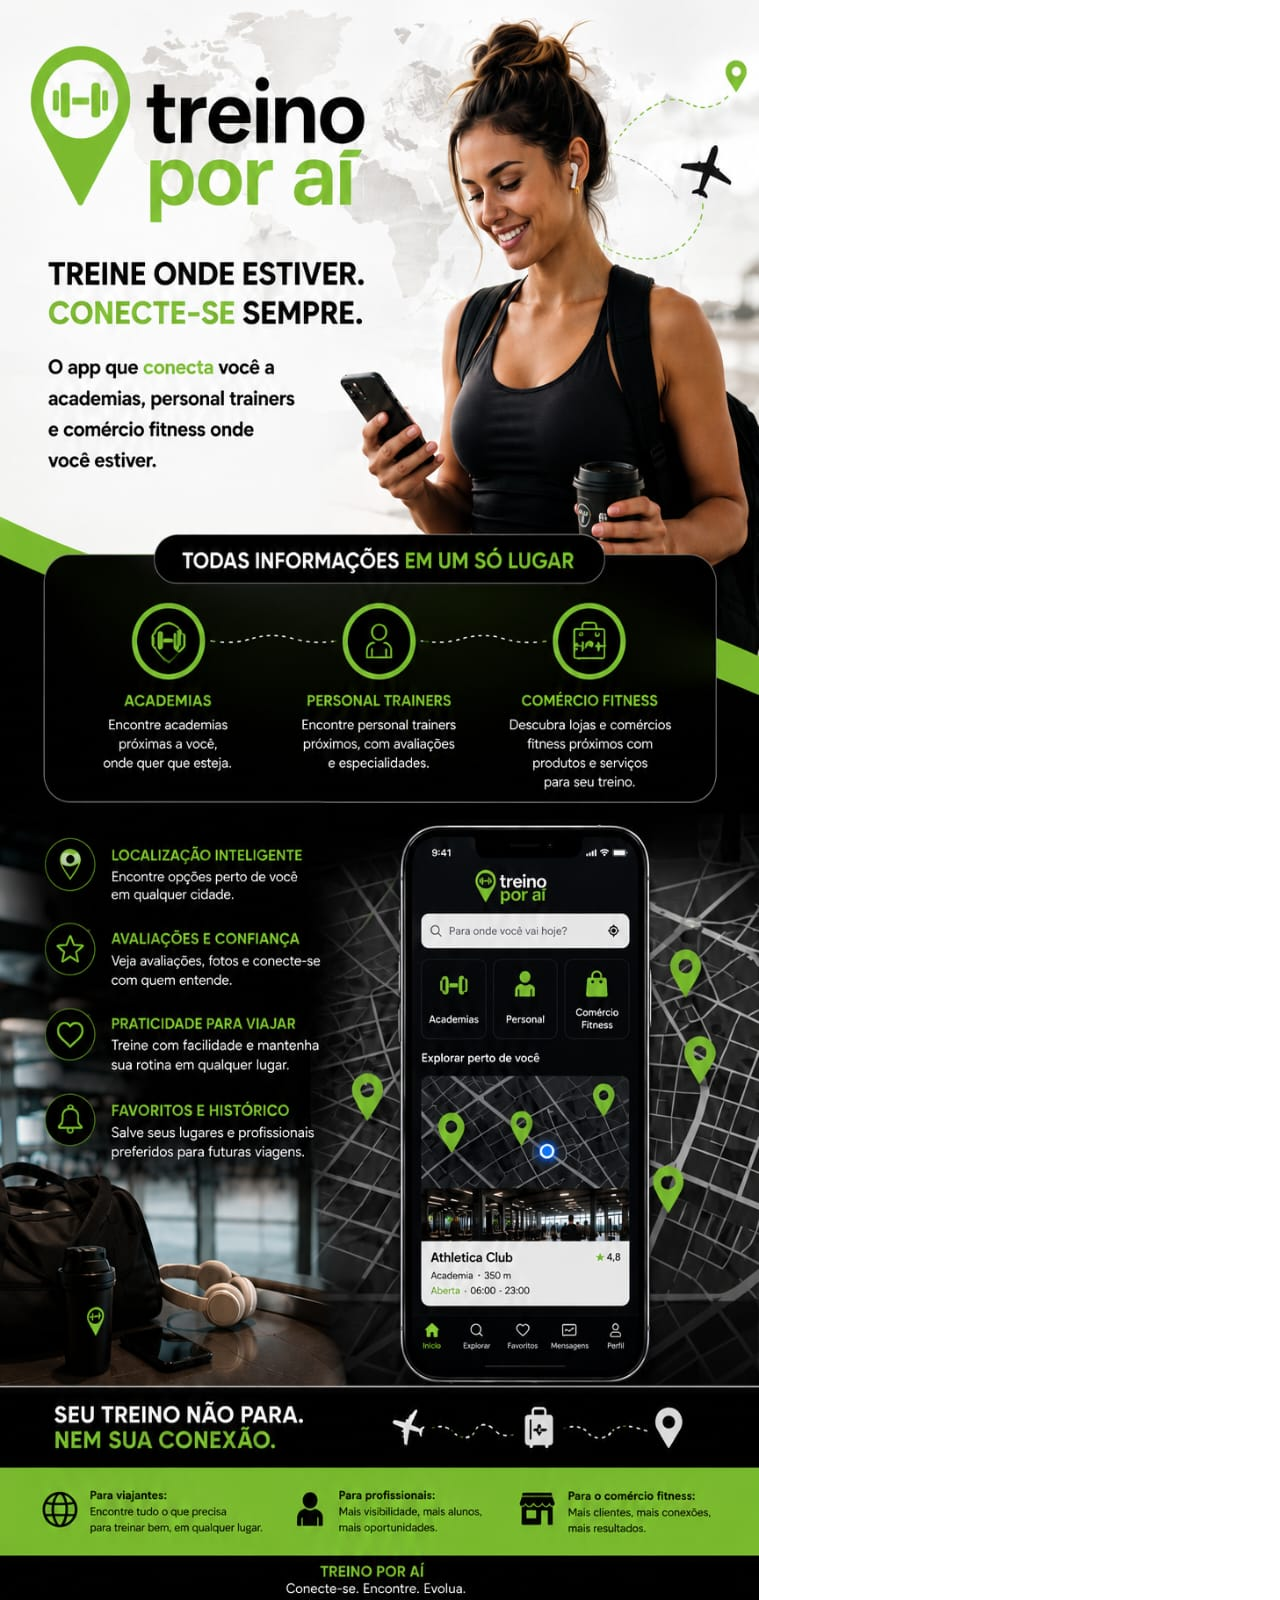
==== index.html @ 0fc34088 "Add initial HTML structure and image" ====
<!DOCTYPE html>
<html lang="en">

<head>
    <meta charset="UTF-8">
    <meta name="viewport" content="width=device-width, initial-scale=1.0">
    <title>Treino Por Aí</title>
</head>

<body>
    <img src="./image.jpeg" alt="">
    <style>
        body { margin: 0; }
    </style>
</body>

</html>
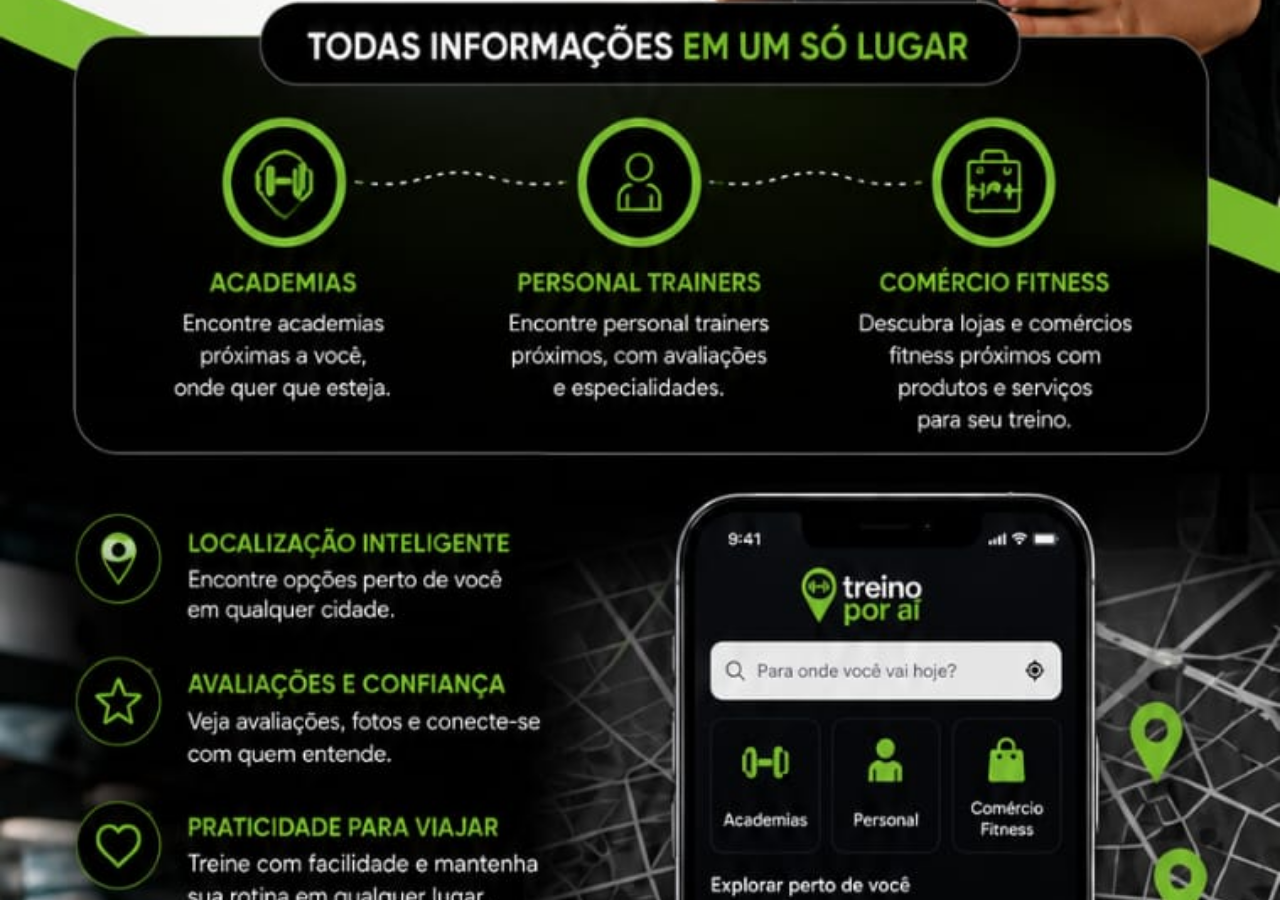
==== commit ff1e1c6b: "Add CSS file for styling and update HTML to link stylesheet" ====
--- a/index.html
+++ b/index.html
@@ -3,15 +3,26 @@
 
 <head>
     <meta charset="UTF-8">
-    <meta name="viewport" content="width=device-width, initial-scale=1.0">
+    <meta name="viewport" content="width=device-width, initial-scale=1.0, maximum-scale=1.0, minimum-scale=1.0">
     <title>Treino Por Aí</title>
+    <meta name="description" content="Treino Por Aí - Seu guia completo para treinar em qualquer lugar">
+    <meta name="keywords" content="Treino, Exercícios, Fitness, Saúde, Bem-estar, Treino em Casa, Treino ao Ar Livre">
+    <meta name="author" content="Treino Por Aí">
+    <meta name="robots" content="index, follow">
+    <meta property="og:title" content="Treino Por Aí">
+    <meta property="og:description" content="Seu guia completo para treinar em qualquer lugar">
+    <meta property="og:type" content="website">
+    <meta property="og:image" content="./image.jpeg">
+    <meta property="og:url" content="https://treinoporai.com/">
+    <meta name="twitter:card" content="summary_large_image">
+    <meta name="twitter:title" content="Treino Por Aí">
+    <meta name="twitter:description" content="Seu guia completo para treinar em qualquer lugar">
+    <meta name="twitter:image" content="./image.jpeg">
+    <link rel="stylesheet" href="index.css">
 </head>
 
 <body>
     <img src="./image.jpeg" alt="">
-    <style>
-        body { margin: 0; }
-    </style>
 </body>
 
 </html>
--- a/index.css
+++ b/index.css
@@ -0,0 +1,9 @@
+body {
+    margin: 0;
+}
+
+img {
+    width: 100%;
+    height: 100vh;
+    object-fit: cover;
+}
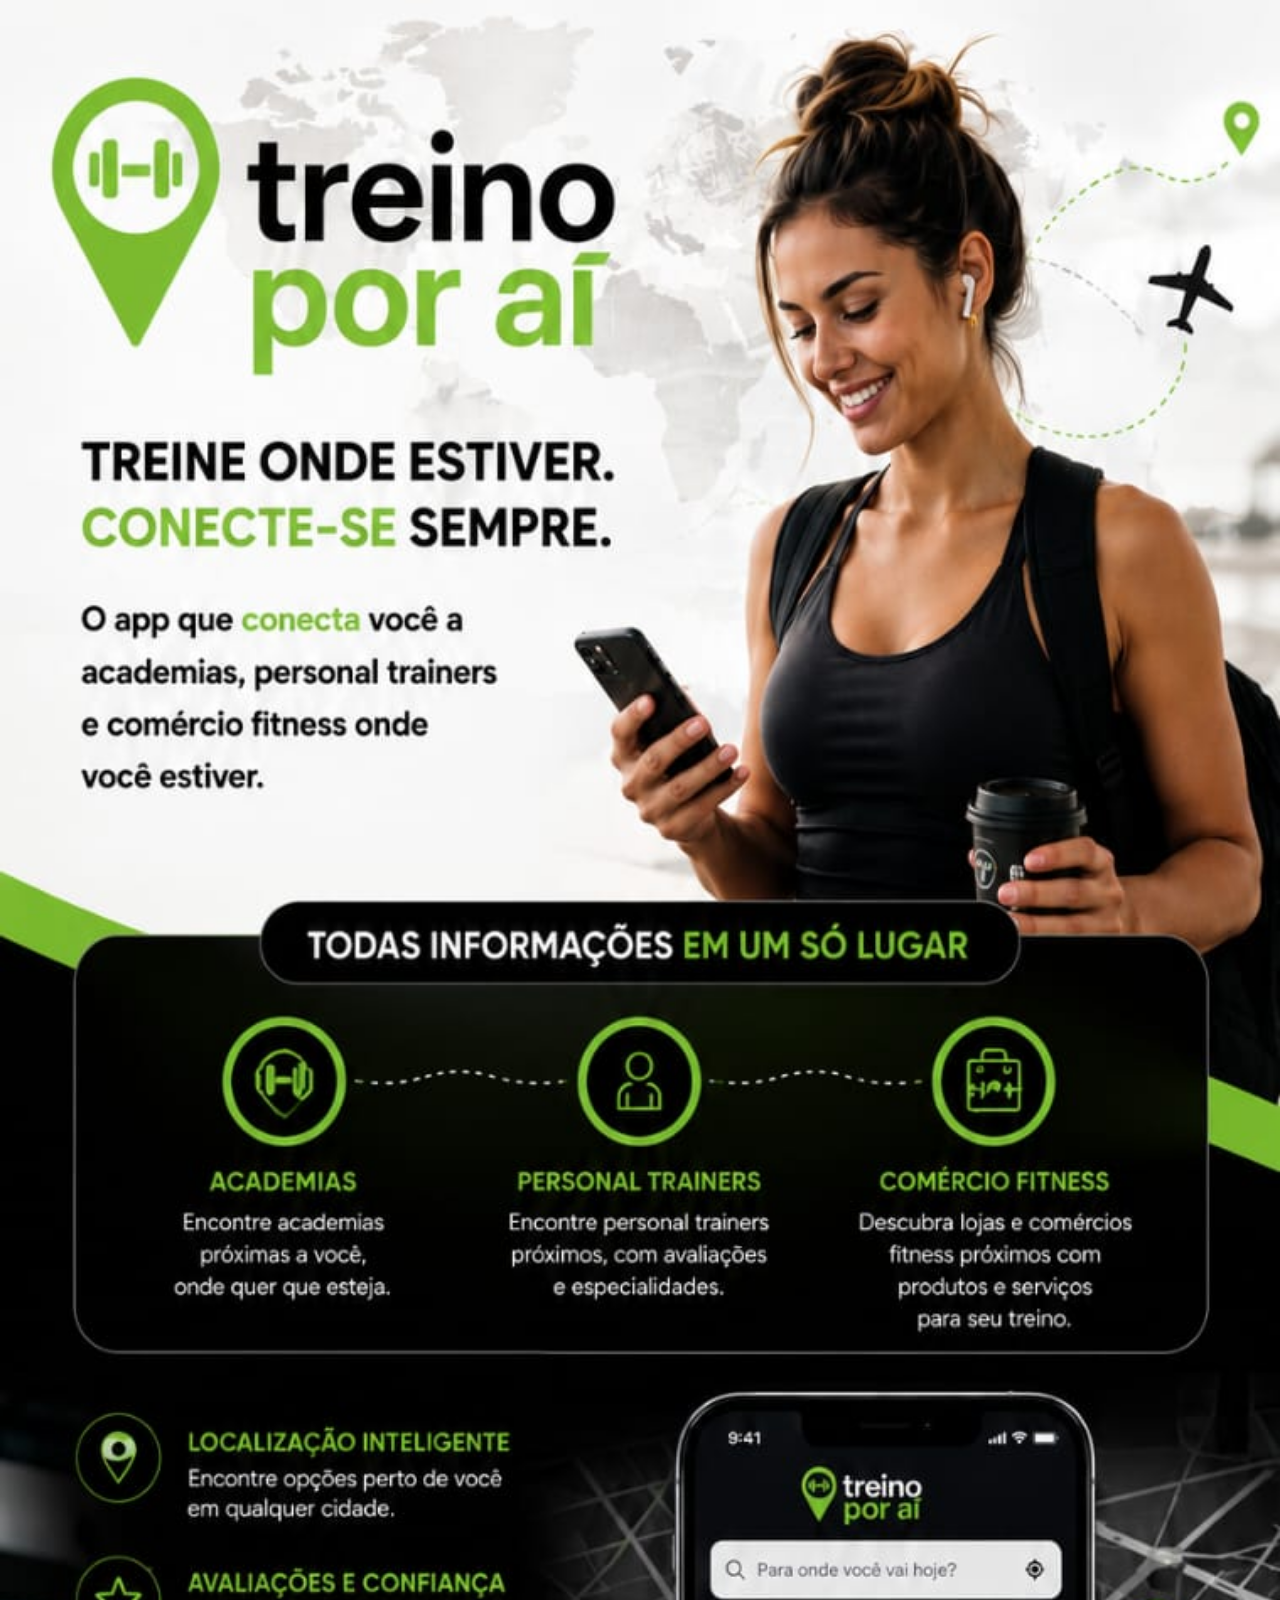
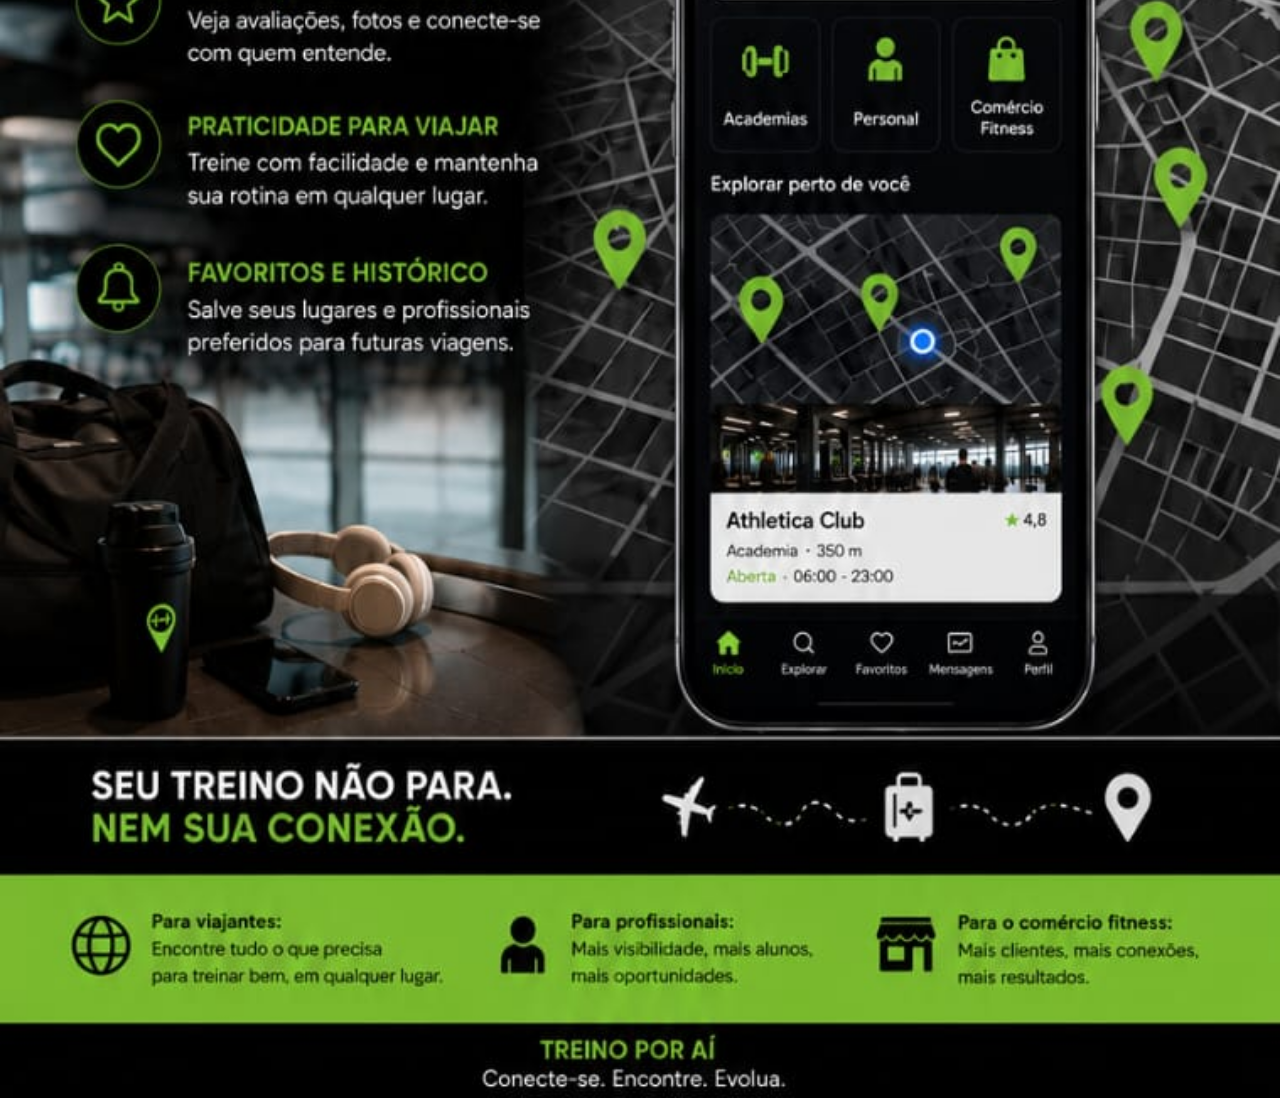
==== commit 8e367530: "Add CSS for styling, update image paths, and change HTML language attribute" ====
--- a/index.html
+++ b/index.html
@@ -1,5 +1,5 @@
 <!DOCTYPE html>
-<html lang="en">
+<html lang="pt-br">
 
 <head>
     <meta charset="UTF-8">
@@ -12,17 +12,17 @@
     <meta property="og:title" content="Treino Por Aí">
     <meta property="og:description" content="Seu guia completo para treinar em qualquer lugar">
     <meta property="og:type" content="website">
-    <meta property="og:image" content="./image.jpeg">
+    <meta property="og:image" content="./imgs/treino-por-ai-001.jpg">
     <meta property="og:url" content="https://treinoporai.com/">
     <meta name="twitter:card" content="summary_large_image">
     <meta name="twitter:title" content="Treino Por Aí">
     <meta name="twitter:description" content="Seu guia completo para treinar em qualquer lugar">
-    <meta name="twitter:image" content="./image.jpeg">
-    <link rel="stylesheet" href="index.css">
+    <meta name="twitter:image" content="./imgs/treino-por-ai-001.jpg">
+    <link rel="stylesheet" href="./css/index.css">
 </head>
 
 <body>
-    <img src="./image.jpeg" alt="">
+    <img src="./imgs/treino-por-ai-001.jpg" alt="Treino Por Aí" class="ad-001 image">
 </body>
 
 </html>
--- a/css/index.css
+++ b/css/index.css
@@ -0,0 +1 @@
+body{margin:0;}img{width:100%;object-fit:cover;}
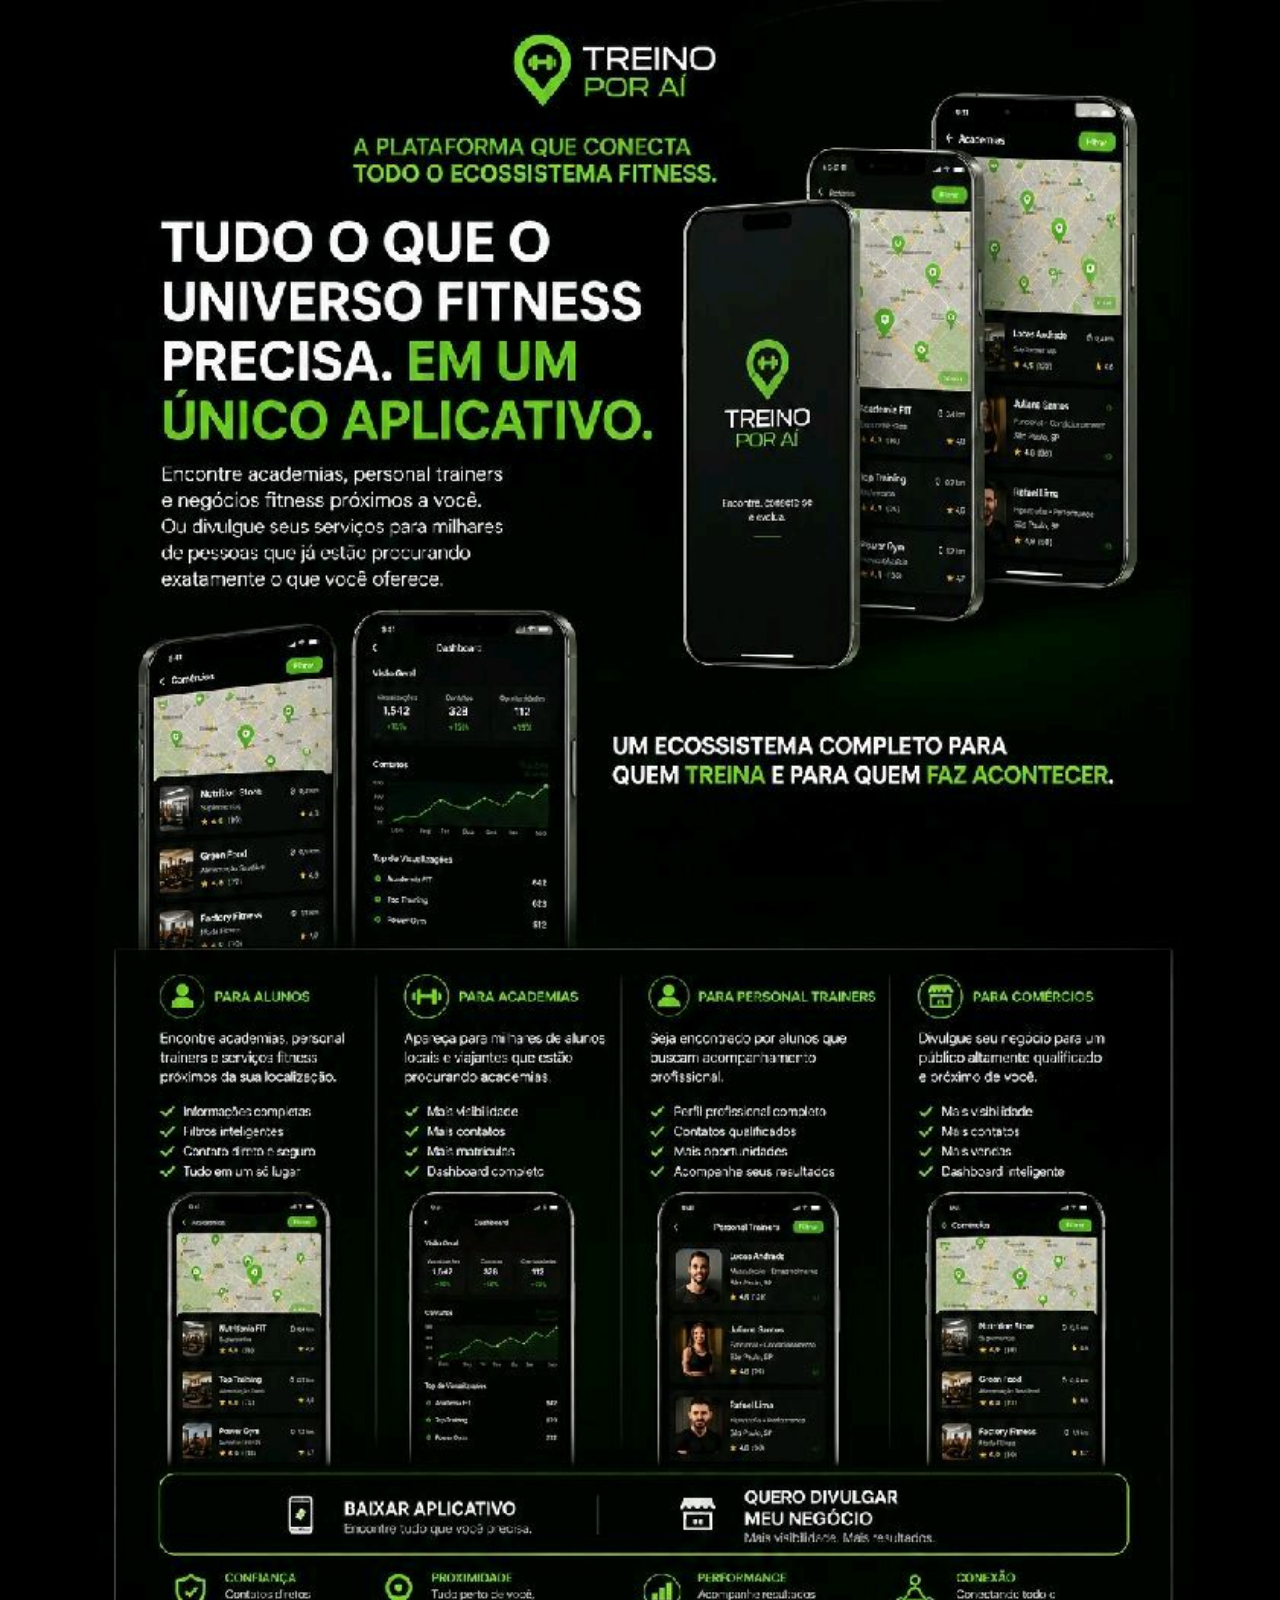
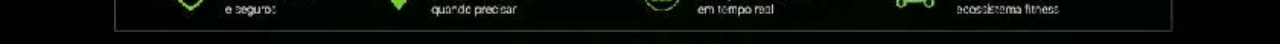
==== commit c4404df6: "Update Open Graph and Twitter image references to use the latest image" ====
--- a/index.html
+++ b/index.html
@@ -12,17 +12,17 @@
     <meta property="og:title" content="Treino Por Aí">
     <meta property="og:description" content="Seu guia completo para treinar em qualquer lugar">
     <meta property="og:type" content="website">
-    <meta property="og:image" content="./imgs/treino-por-ai-001.jpg">
+    <meta property="og:image" content="./imgs/treino-por-ai-002.jpg">
     <meta property="og:url" content="https://treinoporai.com/">
     <meta name="twitter:card" content="summary_large_image">
     <meta name="twitter:title" content="Treino Por Aí">
     <meta name="twitter:description" content="Seu guia completo para treinar em qualquer lugar">
-    <meta name="twitter:image" content="./imgs/treino-por-ai-001.jpg">
+    <meta name="twitter:image" content="./imgs/treino-por-ai-002.jpg">
     <link rel="stylesheet" href="./css/index.css">
 </head>
 
 <body>
-    <img src="./imgs/treino-por-ai-001.jpg" alt="Treino Por Aí" class="ad-001 image">
+    <img src="./imgs/treino-por-ai-002.svg" alt="Treino Por Aí" class="ad-002 image">
 </body>
 
 </html>
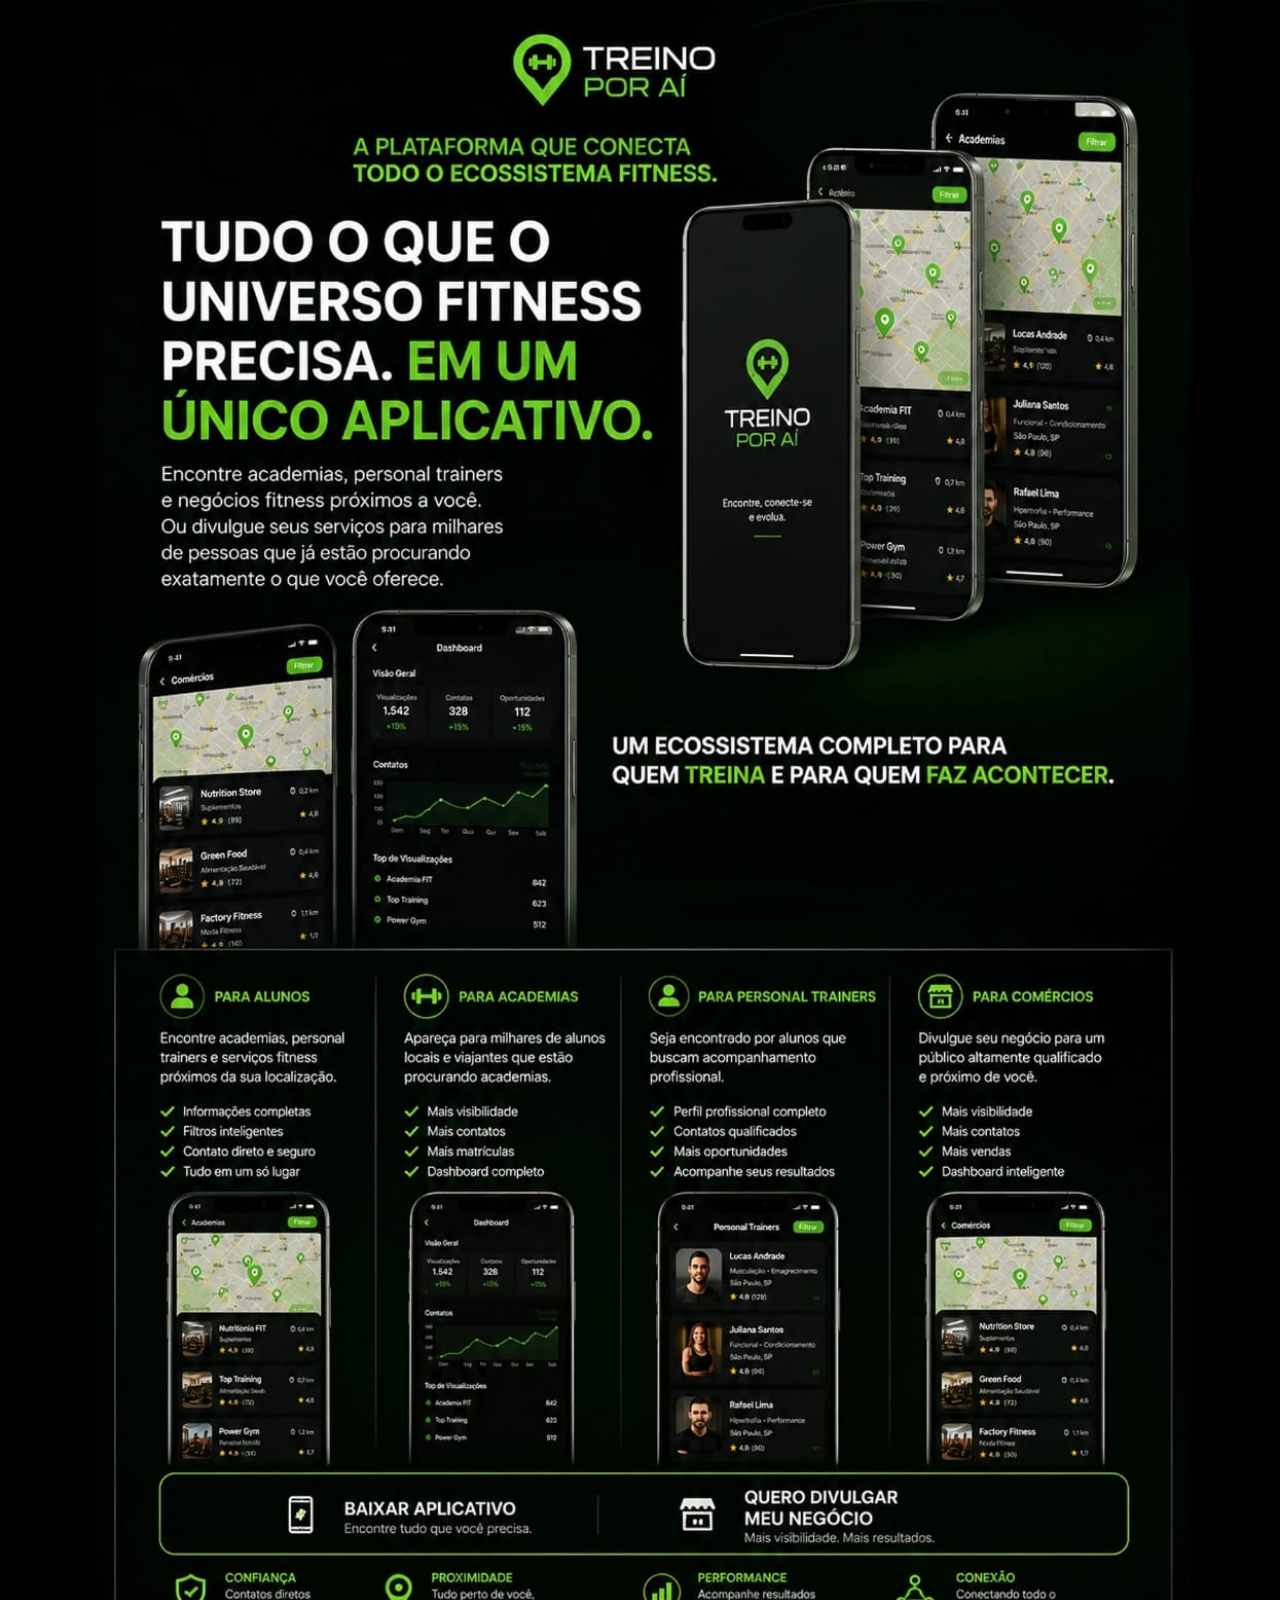
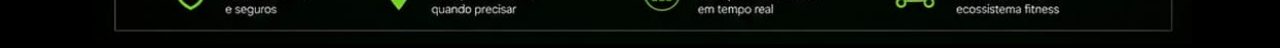
==== commit 06a0fc03: "Add new images and update references in index.html for Open Graph and Twitter" ====
--- a/index.html
+++ b/index.html
@@ -12,17 +12,17 @@
     <meta property="og:title" content="Treino Por Aí">
     <meta property="og:description" content="Seu guia completo para treinar em qualquer lugar">
     <meta property="og:type" content="website">
-    <meta property="og:image" content="./imgs/treino-por-ai-002.jpg">
+    <meta property="og:image" content="./imgs/treino-por-ai-004.jpg">
     <meta property="og:url" content="https://treinoporai.com/">
     <meta name="twitter:card" content="summary_large_image">
     <meta name="twitter:title" content="Treino Por Aí">
     <meta name="twitter:description" content="Seu guia completo para treinar em qualquer lugar">
-    <meta name="twitter:image" content="./imgs/treino-por-ai-002.jpg">
+    <meta name="twitter:image" content="./imgs/treino-por-ai-004.jpg">
     <link rel="stylesheet" href="./css/index.css">
 </head>
 
 <body>
-    <img src="./imgs/treino-por-ai-002.svg" alt="Treino Por Aí" class="ad-002 image">
+    <img src="./imgs/treino-por-ai-004.jpg" alt="Treino Por Aí" class="ad-004 image">
 </body>
 
 </html>
--- a/css/index.css
+++ b/css/index.css
@@ -1 +1 @@
-body{margin:0;}img{width:100%;object-fit:cover;}+body{margin:0;background-color:#000000;height:100vh;}img{width:100%;object-fit:cover;}
